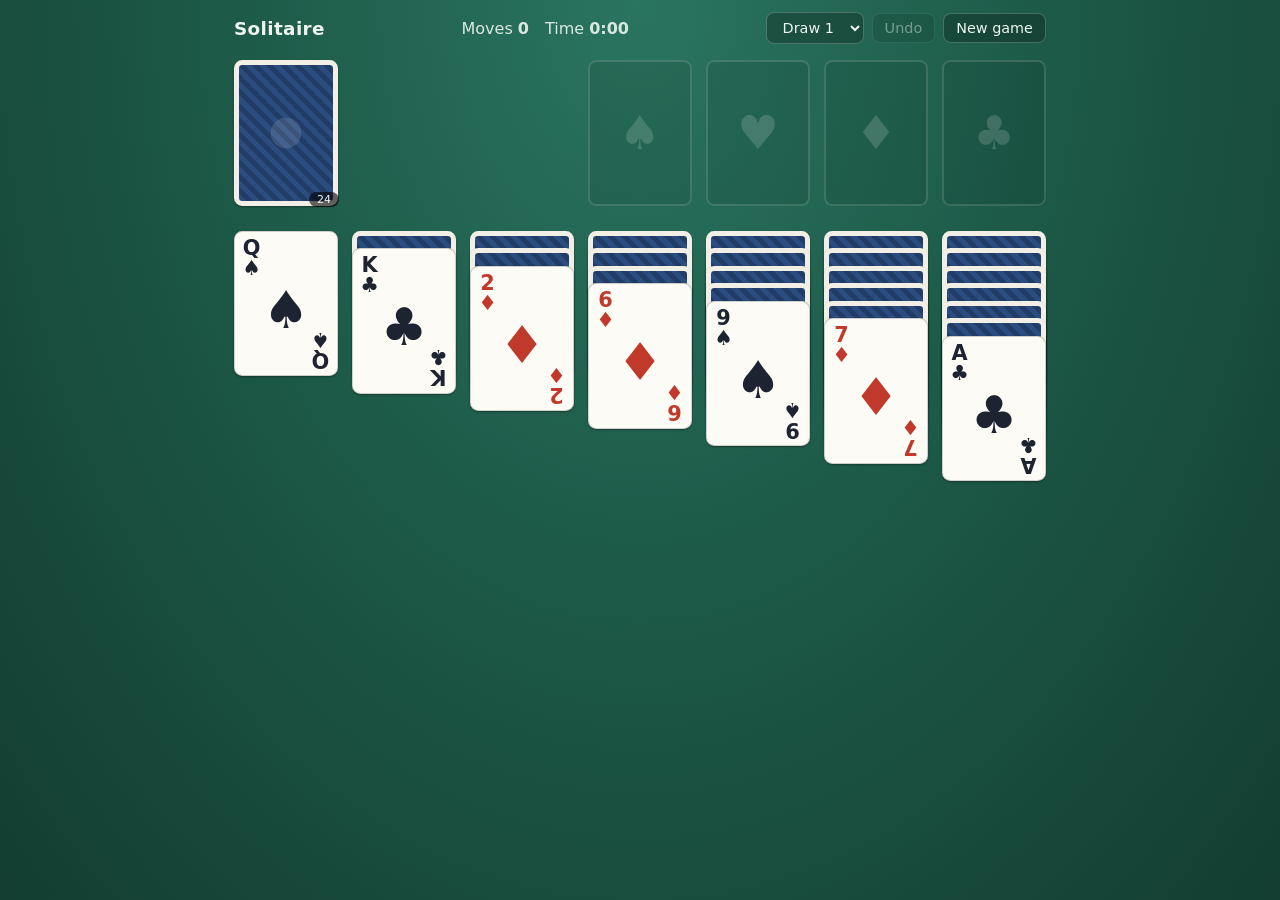
==== index.html @ 5dc36a40 "Add Klondike solitaire: SwiftUI iOS app and web version - iOS app (ios/): SwiftUI with Liquid Glass " ====
<!doctype html>
<html lang="en">
<head>
  <meta charset="utf-8">
  <meta name="viewport" content="width=device-width, initial-scale=1, viewport-fit=cover">
  <title>Solitaire</title>
  <link rel="stylesheet" href="styles.css">
</head>
<body>
  <header class="bar">
    <div class="title">Solitaire</div>
    <div class="stats">
      <span>Moves <strong id="moves">0</strong></span>
      <span>Time <strong id="time">0:00</strong></span>
    </div>
    <div class="controls">
      <select id="draw-mode" aria-label="Draw mode">
        <option value="1">Draw 1</option>
        <option value="3">Draw 3</option>
      </select>
      <button id="undo" type="button" title="Undo (Ctrl/Cmd+Z)">Undo</button>
      <button id="new-game" type="button" title="New game (N)">New game</button>
    </div>
  </header>

  <main id="board" aria-label="Solitaire table">
    <div class="pile stock" data-pile="stock"></div>
    <div class="pile waste" data-pile="waste"></div>
    <div class="spacer"><button id="auto-finish" type="button" hidden>Auto-finish</button></div>
    <div class="pile foundation" data-pile="foundation" data-index="0" data-label="♠"></div>
    <div class="pile foundation" data-pile="foundation" data-index="1" data-label="♥"></div>
    <div class="pile foundation" data-pile="foundation" data-index="2" data-label="♦"></div>
    <div class="pile foundation" data-pile="foundation" data-index="3" data-label="♣"></div>
    <div class="pile tableau" data-pile="tableau" data-index="0"></div>
    <div class="pile tableau" data-pile="tableau" data-index="1"></div>
    <div class="pile tableau" data-pile="tableau" data-index="2"></div>
    <div class="pile tableau" data-pile="tableau" data-index="3"></div>
    <div class="pile tableau" data-pile="tableau" data-index="4"></div>
    <div class="pile tableau" data-pile="tableau" data-index="5"></div>
    <div class="pile tableau" data-pile="tableau" data-index="6"></div>
  </main>

  <div id="win" class="overlay" hidden>
    <div class="dialog">
      <h2>You won!</h2>
      <p id="win-summary"></p>
      <button id="play-again" type="button">Play again</button>
    </div>
  </div>

  <script src="src/game.js"></script>
  <script src="src/main.js"></script>
</body>
</html>
---- styles.css ----
:root {
  --felt: #1d5a48;
  --felt-light: #2a7560;
  --felt-dark: #133d31;
  --text: #eef5f1;
  --face: #fdfbf6;
  --ink: #1d2330;
  --red: #c0392b;
  --back-a: #2b4c7e;
  --back-b: #213c66;
  --back-edge: #f2efe6;

  --gap: clamp(5px, 1.4vw, 14px);
  --cw: min(calc((100vw - 32px - 6 * var(--gap)) / 7), 104px);
  --ch: calc(var(--cw) * 1.4);
  --radius: calc(var(--cw) * 0.08);
  --max-width: calc(7 * 104px + 6 * 14px);
}

* { box-sizing: border-box; }

html, body { margin: 0; }

body {
  min-height: 100vh;
  background: radial-gradient(ellipse at 50% 0%, var(--felt-light), var(--felt) 45%, var(--felt-dark));
  background-attachment: fixed;
  color: var(--text);
  font-family: system-ui, -apple-system, "Segoe UI", Roboto, sans-serif;
  overflow-x: hidden;
  user-select: none;
  -webkit-user-select: none;
  -webkit-tap-highlight-color: transparent;
}

/* ---- header ---------------------------------------------------------- */

.bar {
  display: flex;
  flex-wrap: wrap;
  align-items: center;
  justify-content: space-between;
  gap: 10px 16px;
  max-width: calc(var(--max-width) + 32px);
  margin: 0 auto;
  padding: 12px 16px;
}

.title { font-weight: 700; font-size: 1.15rem; letter-spacing: 0.02em; }

.stats { display: flex; gap: 16px; font-variant-numeric: tabular-nums; opacity: 0.9; }

.controls { display: flex; gap: 8px; align-items: center; }

button, select {
  font: inherit;
  font-size: 0.9rem;
  color: var(--text);
  background: rgba(0, 0, 0, 0.25);
  border: 1px solid rgba(255, 255, 255, 0.22);
  border-radius: 8px;
  padding: 6px 12px;
  cursor: pointer;
}
button:hover:not(:disabled), select:hover { background: rgba(0, 0, 0, 0.4); }
button:disabled { opacity: 0.4; cursor: default; }
select option { color: var(--ink); }

/* ---- board ----------------------------------------------------------- */

#board {
  display: grid;
  grid-template-columns: repeat(7, var(--cw));
  column-gap: var(--gap);
  row-gap: calc(var(--gap) * 1.8);
  justify-content: center;
  align-items: start;
  padding: 4px 16px 48px;
  touch-action: none;
}

.pile {
  position: relative;
  width: var(--cw);
  height: var(--ch);
  border-radius: var(--radius);
}

.pile:not(.waste)::before {
  content: "";
  position: absolute;
  inset: 0;
  border-radius: var(--radius);
  border: 2px solid rgba(255, 255, 255, 0.14);
  background: rgba(0, 0, 0, 0.08);
}

.foundation::after {
  content: attr(data-label);
  position: absolute;
  inset: 0;
  display: grid;
  place-items: center;
  font-size: calc(var(--cw) * 0.45);
  color: rgba(255, 255, 255, 0.16);
}

.stock { cursor: pointer; }
.stock.recyclable::after {
  content: "↻";
  position: absolute;
  inset: 0;
  display: grid;
  place-items: center;
  font-size: calc(var(--cw) * 0.5);
  color: rgba(255, 255, 255, 0.45);
}
.stock .card::after {
  content: attr(data-count);
  position: absolute;
  right: -6px;
  bottom: -6px;
  min-width: 20px;
  padding: 1px 5px;
  border-radius: 10px;
  background: rgba(0, 0, 0, 0.6);
  color: var(--text);
  font-size: 11px;
  text-align: center;
}

.spacer { display: grid; place-items: center; height: var(--ch); }
#auto-finish { font-size: 0.8rem; padding: 6px 8px; white-space: nowrap; }

/* ---- cards ----------------------------------------------------------- */

.card {
  position: absolute;
  left: 0;
  top: 0;
  width: var(--cw);
  height: var(--ch);
  border-radius: var(--radius);
  box-shadow: 0 1px 2px rgba(0, 0, 0, 0.35);
  touch-action: none;
}

.card.up {
  background: var(--face);
  color: var(--ink);
  border: 1px solid rgba(0, 0, 0, 0.18);
  cursor: grab;
}
.card.red { color: var(--red); }

.card.down {
  background:
    radial-gradient(circle at 50% 50%, rgba(255, 255, 255, 0.12) 0 18%, transparent 19%),
    repeating-linear-gradient(45deg, var(--back-a) 0 5px, var(--back-b) 5px 10px);
  border: calc(var(--cw) * 0.05) solid var(--back-edge);
}

.corner {
  position: absolute;
  font-weight: 700;
  font-size: calc(var(--cw) * 0.2);
  line-height: 0.95;
  text-align: center;
  min-width: 1em;
}
.corner.tl { top: 5%; left: 6%; }
.corner.br { bottom: 5%; right: 6%; transform: rotate(180deg); }

.pip {
  position: absolute;
  inset: 0;
  display: grid;
  place-items: center;
  padding-top: 12%;
  font-size: calc(var(--cw) * 0.5);
  line-height: 1;
}

.card.dragging {
  z-index: 1000;
  pointer-events: none;
  cursor: grabbing;
  box-shadow: 0 10px 22px rgba(0, 0, 0, 0.45);
}

.card.nope { animation: nope 260ms ease; }
@keyframes nope {
  20% { translate: -4px 0; }
  40% { translate: 4px 0; }
  60% { translate: -3px 0; }
  80% { translate: 2px 0; }
}

/* ---- win overlay ----------------------------------------------------- */

.overlay {
  position: fixed;
  inset: 0;
  display: grid;
  place-items: center;
  background: rgba(0, 0, 0, 0.45);
  z-index: 2000;
}
.overlay[hidden] { display: none; }

.dialog {
  background: var(--face);
  color: var(--ink);
  border-radius: 14px;
  padding: 24px 32px;
  text-align: center;
  box-shadow: 0 20px 50px rgba(0, 0, 0, 0.4);
  max-width: calc(100vw - 32px);
}
.dialog h2 { margin: 0 0 8px; }
.dialog p { margin: 0 0 18px; }
.dialog button { color: #fff; background: var(--felt); border-color: transparent; padding: 8px 18px; }
.dialog button:hover { background: var(--felt-dark); }

@media (prefers-reduced-motion: reduce) {
  .card.nope { animation: none; }
}
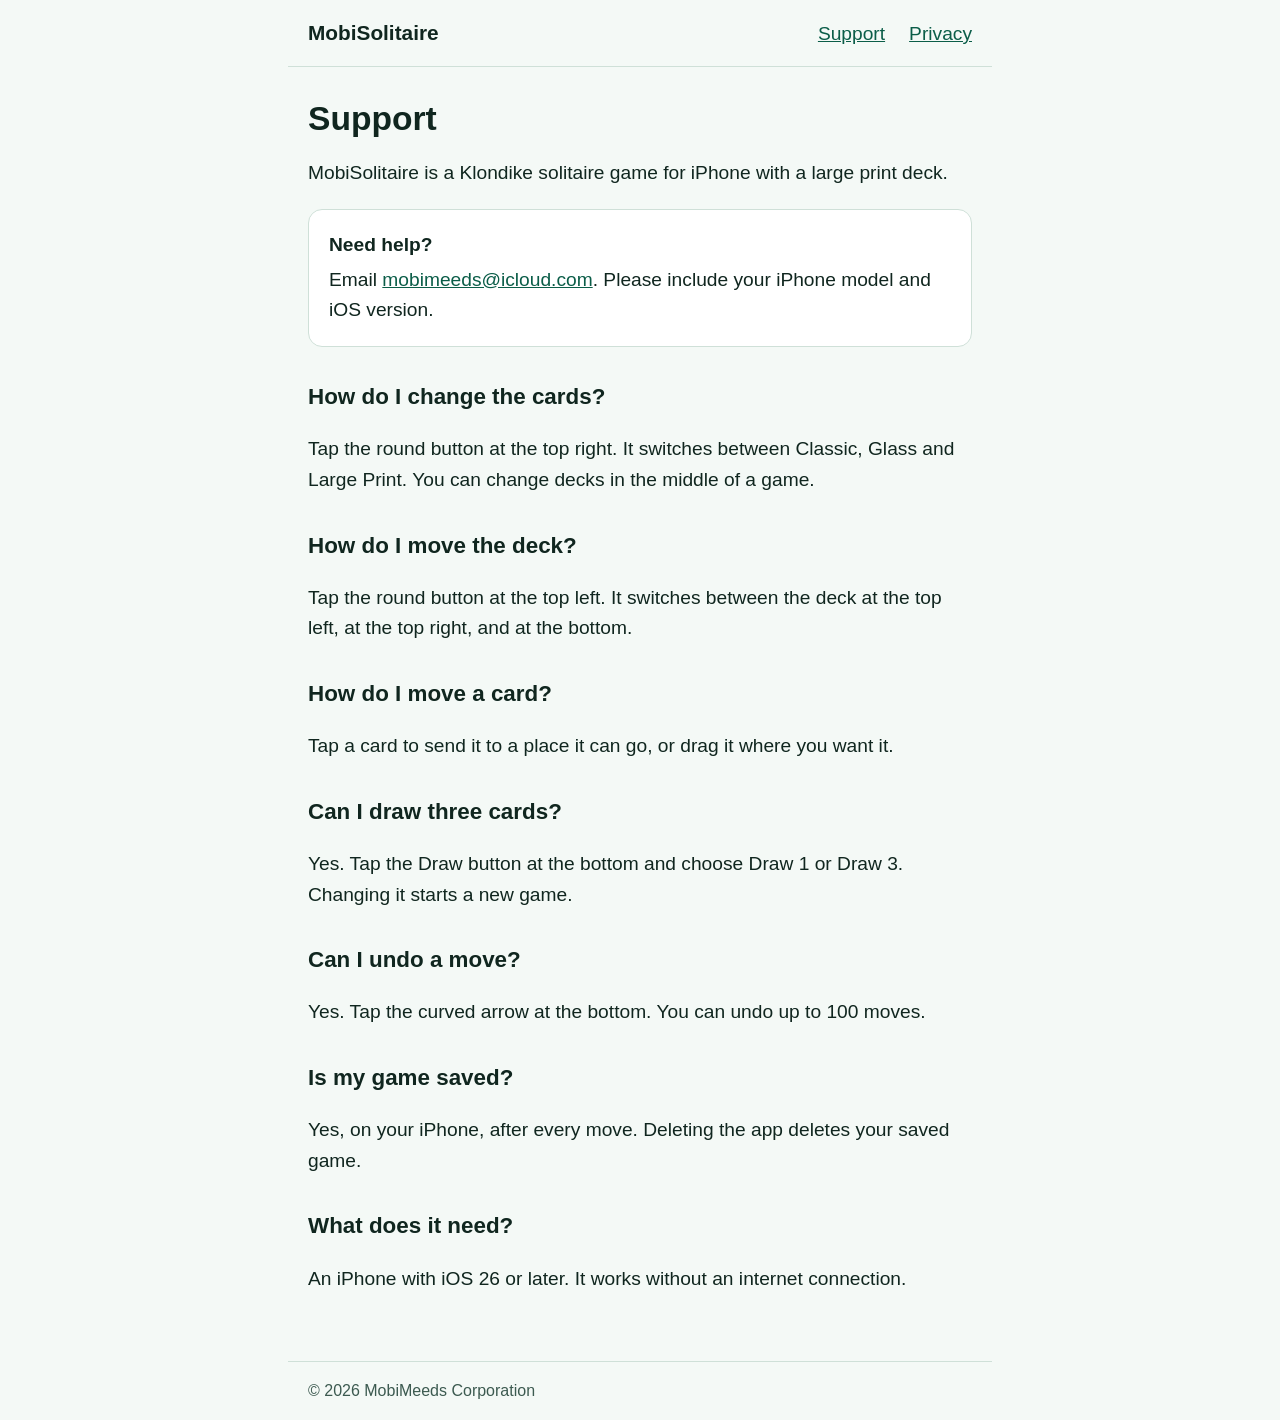
==== commit 2ca73cda: "Publish MobiSolitaire support and privacy pages Co-Authored-By: Claude Opus 5.5 <noreply@anthropic.c" ====
--- a/index.html
+++ b/index.html
@@ -1,54 +1,18 @@
 <!doctype html>
-<html lang="en">
-<head>
-  <meta charset="utf-8">
-  <meta name="viewport" content="width=device-width, initial-scale=1, viewport-fit=cover">
-  <title>Solitaire</title>
-  <link rel="stylesheet" href="styles.css">
-</head>
-<body>
-  <header class="bar">
-    <div class="title">Solitaire</div>
-    <div class="stats">
-      <span>Moves <strong id="moves">0</strong></span>
-      <span>Time <strong id="time">0:00</strong></span>
-    </div>
-    <div class="controls">
-      <select id="draw-mode" aria-label="Draw mode">
-        <option value="1">Draw 1</option>
-        <option value="3">Draw 3</option>
-      </select>
-      <button id="undo" type="button" title="Undo (Ctrl/Cmd+Z)">Undo</button>
-      <button id="new-game" type="button" title="New game (N)">New game</button>
-    </div>
-  </header>
-
-  <main id="board" aria-label="Solitaire table">
-    <div class="pile stock" data-pile="stock"></div>
-    <div class="pile waste" data-pile="waste"></div>
-    <div class="spacer"><button id="auto-finish" type="button" hidden>Auto-finish</button></div>
-    <div class="pile foundation" data-pile="foundation" data-index="0" data-label="♠"></div>
-    <div class="pile foundation" data-pile="foundation" data-index="1" data-label="♥"></div>
-    <div class="pile foundation" data-pile="foundation" data-index="2" data-label="♦"></div>
-    <div class="pile foundation" data-pile="foundation" data-index="3" data-label="♣"></div>
-    <div class="pile tableau" data-pile="tableau" data-index="0"></div>
-    <div class="pile tableau" data-pile="tableau" data-index="1"></div>
-    <div class="pile tableau" data-pile="tableau" data-index="2"></div>
-    <div class="pile tableau" data-pile="tableau" data-index="3"></div>
-    <div class="pile tableau" data-pile="tableau" data-index="4"></div>
-    <div class="pile tableau" data-pile="tableau" data-index="5"></div>
-    <div class="pile tableau" data-pile="tableau" data-index="6"></div>
-  </main>
-
-  <div id="win" class="overlay" hidden>
-    <div class="dialog">
-      <h2>You won!</h2>
-      <p id="win-summary"></p>
-      <button id="play-again" type="button">Play again</button>
-    </div>
-  </div>
-
-  <script src="src/game.js"></script>
-  <script src="src/main.js"></script>
-</body>
-</html>
+<html lang="en"><head><meta charset="utf-8"><meta name="viewport" content="width=device-width,initial-scale=1">
+<title>MobiSolitaire Support</title><meta name="description" content="Help and contact for MobiSolitaire, a large print Klondike solitaire game for iPhone.">
+<link rel="stylesheet" href="style.css"></head><body>
+<header><strong>MobiSolitaire</strong><a href="./">Support</a><a href="privacy/">Privacy</a></header>
+<main>
+<h1>Support</h1>
+<p>MobiSolitaire is a Klondike solitaire game for iPhone with a large print deck.</p>
+<div class="contact"><p><strong>Need help?</strong></p><p>Email <a href="mailto:mobimeeds@icloud.com">mobimeeds@icloud.com</a>. Please include your iPhone model and iOS version.</p></div>
+<h2>How do I change the cards?</h2><p>Tap the round button at the top right. It switches between Classic, Glass and Large Print. You can change decks in the middle of a game.</p>
+<h2>How do I move the deck?</h2><p>Tap the round button at the top left. It switches between the deck at the top left, at the top right, and at the bottom.</p>
+<h2>How do I move a card?</h2><p>Tap a card to send it to a place it can go, or drag it where you want it.</p>
+<h2>Can I draw three cards?</h2><p>Yes. Tap the Draw button at the bottom and choose Draw 1 or Draw 3. Changing it starts a new game.</p>
+<h2>Can I undo a move?</h2><p>Yes. Tap the curved arrow at the bottom. You can undo up to 100 moves.</p>
+<h2>Is my game saved?</h2><p>Yes, on your iPhone, after every move. Deleting the app deletes your saved game.</p>
+<h2>What does it need?</h2><p>An iPhone with iOS 26 or later. It works without an internet connection.</p>
+</main>
+<footer>© 2026 MobiMeeds Corporation</footer></body></html>
--- a/style.css
+++ b/style.css
@@ -0,0 +1,13 @@
+:root{--bg:#f4f9f6;--ink:#10261f;--soft:#3c5a50;--card:#fff;--line:#cfe0d8;--link:#0b5d48}
+@media (prefers-color-scheme:dark){:root{--bg:#0a231c;--ink:#f1f7f4;--soft:#b9d0c6;--card:#12332a;--line:#28503f;--link:#8fe0c2}}
+*{box-sizing:border-box}
+body{margin:0;background:var(--bg);color:var(--ink);font:1.2rem/1.6 -apple-system,BlinkMacSystemFont,"Segoe UI",Roboto,sans-serif}
+main,header,footer{max-width:44rem;margin:0 auto;padding:1rem 1.25rem}
+header{display:flex;flex-wrap:wrap;gap:.5rem 1.5rem;align-items:baseline;border-bottom:1px solid var(--line)}
+header strong{font-size:1.3rem;margin-right:auto}
+h1{font-size:2.1rem;line-height:1.2;margin:1rem 0 .5rem}
+h2{font-size:1.4rem;margin:2rem 0 .4rem}
+a{color:var(--link);overflow-wrap:anywhere}
+.contact{background:var(--card);border:1px solid var(--line);border-radius:14px;padding:1rem 1.25rem;margin:1.25rem 0}
+.contact p{margin:.25rem 0}
+footer{color:var(--soft);font-size:1rem;border-top:1px solid var(--line);margin-top:2rem}
